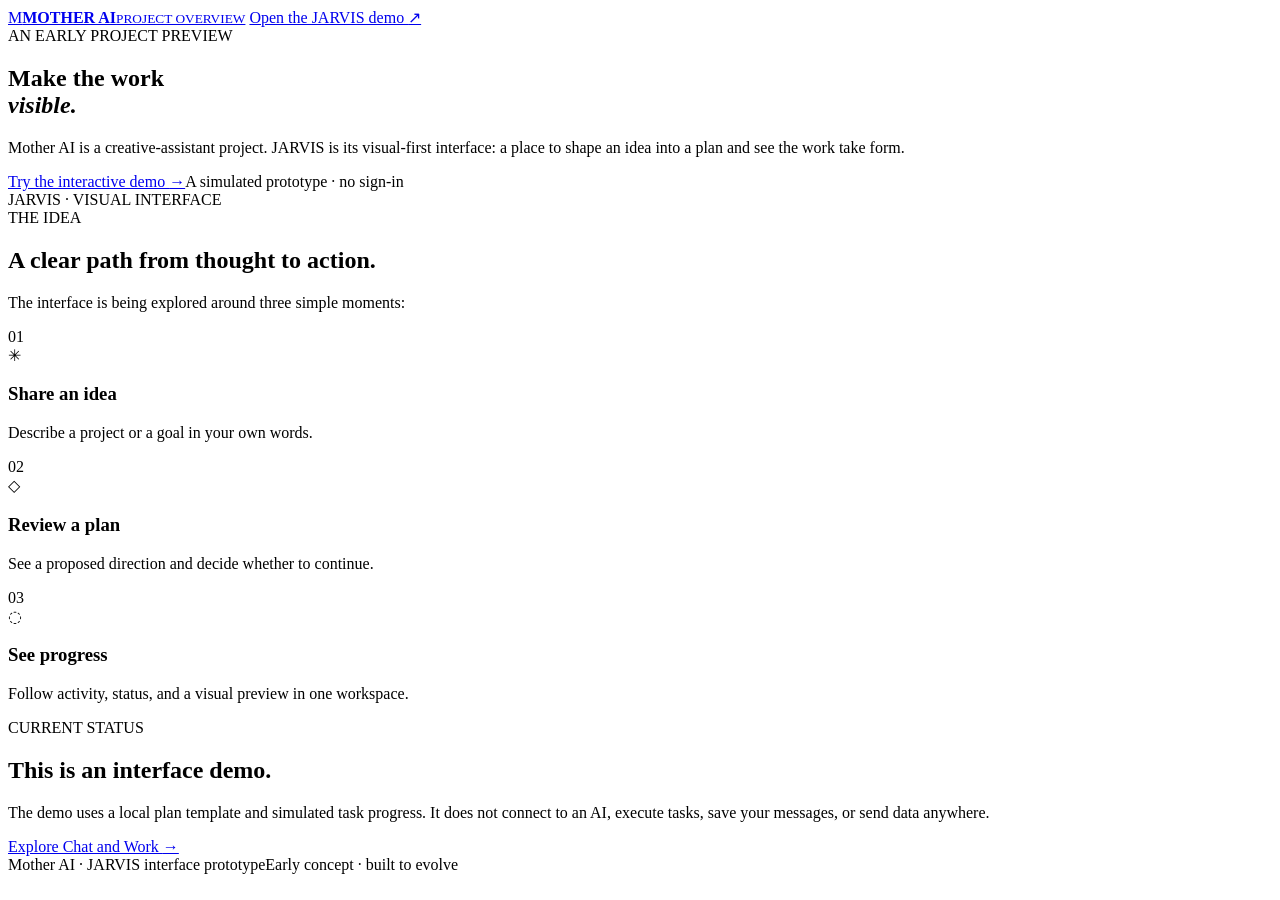
==== index.html @ bddaab72 "Add index.html for public JARVIS demo" ====
<!doctype html>
<html lang="en">
<head>
  <meta charset="utf-8">
  <meta name="viewport" content="width=device-width, initial-scale=1">
  <meta name="theme-color" content="#080d13">
  <meta name="description" content="Discover Mother AI and try the visual-first JARVIS interface prototype.">
  <title>Mother AI · A visual-first assistant</title>
  <link rel="stylesheet" href="site.css">
</head>
<body>
  <div class="site-shell">
    <header class="site-header">
      <a class="brand" href="index.html" aria-label="Mother AI overview"><span class="brand-mark">M</span><span><b>MOTHER AI</b><small>PROJECT OVERVIEW</small></span></a>
      <a class="header-link" href="demo.html">Open the JARVIS demo <span aria-hidden="true">↗</span></a>
    </header>

    <main>
      <section class="hero">
        <div class="hero-copy">
          <div class="eyebrow"><span></span> AN EARLY PROJECT PREVIEW</div>
          <h1>Make the work<br><em>visible.</em></h1>
          <p class="intro">Mother AI is a creative-assistant project. JARVIS is its visual-first interface: a place to shape an idea into a plan and see the work take form.</p>
          <div class="hero-actions"><a class="primary-link" href="demo.html">Try the interactive demo <span aria-hidden="true">→</span></a><span class="local-label">A simulated prototype · no sign-in</span></div>
        </div>
        <div class="hero-visual" aria-hidden="true"><div class="orbit orbit-one"></div><div class="orbit orbit-two"></div><div class="core-glow"></div><div class="orbit-dot dot-one"></div><div class="orbit-dot dot-two"></div><div class="orbit-dot dot-three"></div><div class="visual-caption"><span class="signal"></span> JARVIS · VISUAL INTERFACE</div></div>
      </section>

      <section class="how-section" aria-labelledby="howTitle">
        <div class="section-intro"><div class="eyebrow">THE IDEA</div><h2 id="howTitle">A clear path from thought to action.</h2><p>The interface is being explored around three simple moments:</p></div>
        <div class="steps">
          <article class="step-card"><span class="step-number">01</span><div class="step-icon">✳</div><h3>Share an idea</h3><p>Describe a project or a goal in your own words.</p></article>
          <article class="step-card"><span class="step-number">02</span><div class="step-icon">◇</div><h3>Review a plan</h3><p>See a proposed direction and decide whether to continue.</p></article>
          <article class="step-card"><span class="step-number">03</span><div class="step-icon">◌</div><h3>See progress</h3><p>Follow activity, status, and a visual preview in one workspace.</p></article>
        </div>
      </section>

      <section class="status-section">
        <div><div class="eyebrow">CURRENT STATUS</div><h2>This is an interface demo.</h2><p>The demo uses a local plan template and simulated task progress. It does not connect to an AI, execute tasks, save your messages, or send data anywhere.</p></div>
        <a class="secondary-link" href="demo.html">Explore Chat and Work <span aria-hidden="true">→</span></a>
      </section>
    </main>

    <footer class="site-footer"><span>Mother AI · JARVIS interface prototype</span><span>Early concept · built to evolve</span></footer>
  </div>
</body>
</html>
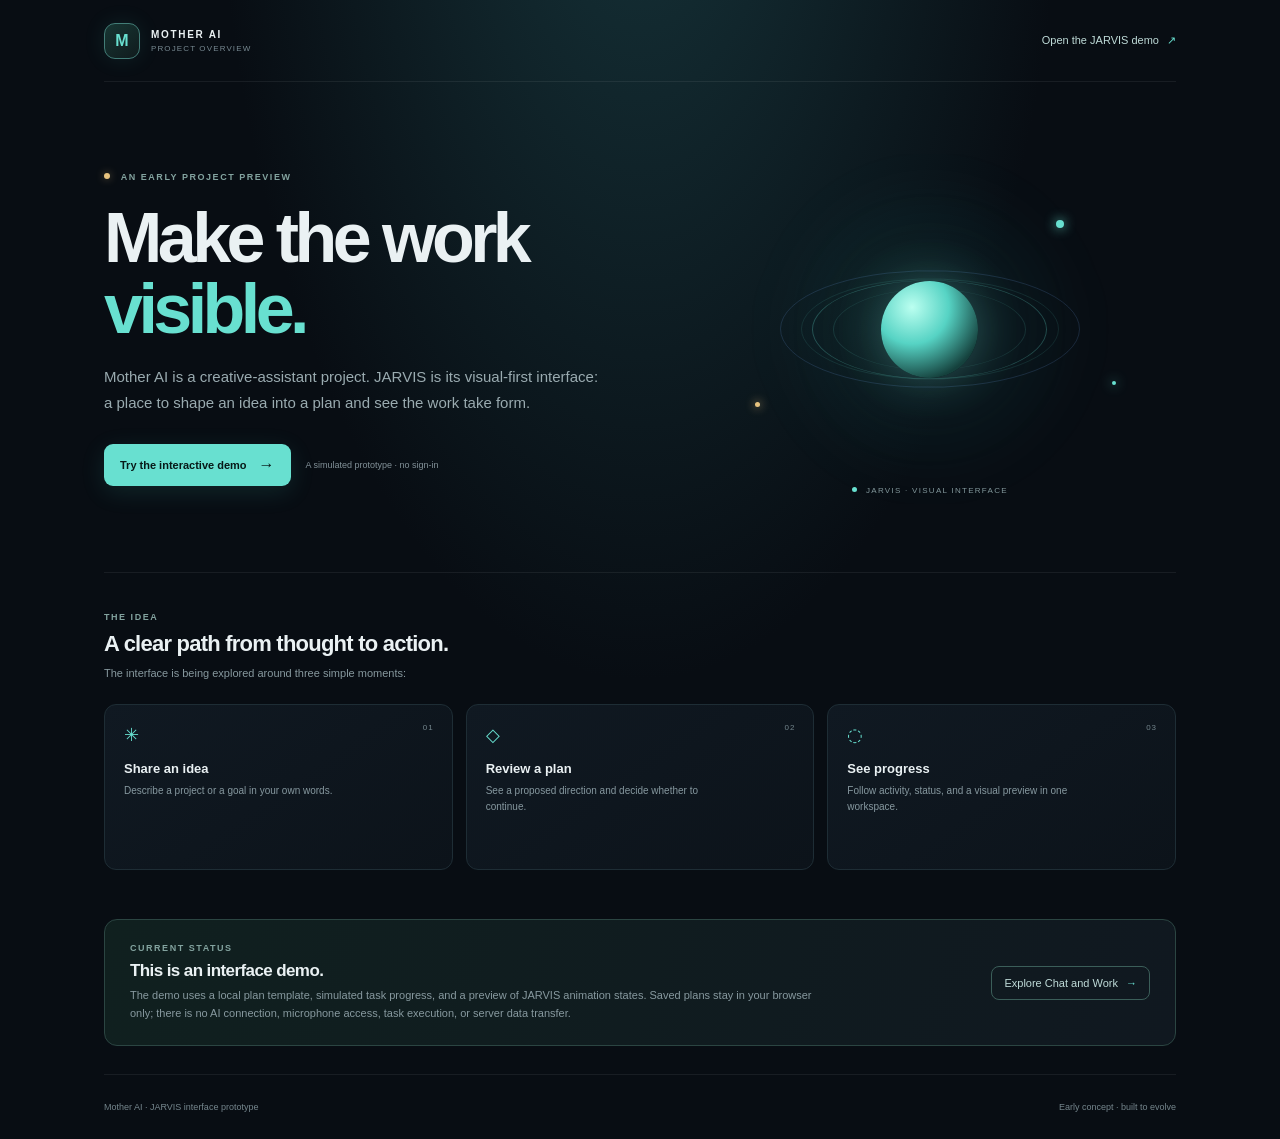
==== commit df01d2a4: "Publish JARVIS demo v0.3: update index.html" ====
--- a/index.html
+++ b/index.html
@@ -36,7 +36,7 @@
       </section>
 
       <section class="status-section">
-        <div><div class="eyebrow">CURRENT STATUS</div><h2>This is an interface demo.</h2><p>The demo uses a local plan template and simulated task progress. It does not connect to an AI, execute tasks, save your messages, or send data anywhere.</p></div>
+        <div><div class="eyebrow">CURRENT STATUS</div><h2>This is an interface demo.</h2><p>The demo uses a local plan template, simulated task progress, and a preview of JARVIS animation states. Saved plans stay in your browser only; there is no AI connection, microphone access, task execution, or server data transfer.</p></div>
         <a class="secondary-link" href="demo.html">Explore Chat and Work <span aria-hidden="true">→</span></a>
       </section>
     </main>
--- a/site.css
+++ b/site.css
@@ -0,0 +1,4 @@
+:root{color-scheme:dark;--bg:#080d13;--panel:#101922;--line:#1e2d35;--text:#eaf1f3;--muted:#9aaab0;--teal:#68e0d0;--gold:#e7c37f;font-family:Segoe UI,Arial,sans-serif}*{box-sizing:border-box}body{margin:0;min-height:100vh;background:radial-gradient(ellipse at 50% -20%,#16343a 0,transparent 47%),var(--bg);color:var(--text);font-size:14px}.site-shell{max-width:1160px;margin:0 auto;padding:0 44px}.site-header{height:82px;border-bottom:1px solid #fff1;display:flex;align-items:center;justify-content:space-between}.brand{display:flex;align-items:center;gap:11px;text-decoration:none;color:inherit}.brand-mark{width:36px;height:36px;display:grid;place-items:center;border:1px solid #427d77;border-radius:11px;background:linear-gradient(140deg,#173633,#101b1d);color:var(--teal);font-size:16px;font-weight:700;box-shadow:0 0 22px #52d4c51a}.brand b,.brand small{display:block}.brand b{font-size:10px;letter-spacing:.17em}.brand small{margin-top:4px;color:#778991;font-size:8px;letter-spacing:.14em}.header-link,.secondary-link{color:#bfdbd8;font-size:11px;text-decoration:none}.header-link span,.secondary-link span{color:var(--teal);margin-left:5px}.header-link:hover,.secondary-link:hover{text-decoration:underline}.hero{min-height:490px;display:grid;grid-template-columns:1.05fr .95fr;align-items:center;gap:35px;padding:54px 0 50px}.eyebrow{color:#83a39f;font-size:9px;letter-spacing:.17em;font-weight:700}.eyebrow>span{display:inline-block;width:6px;height:6px;margin:0 7px 1px 0;border-radius:50%;background:var(--gold);box-shadow:0 0 9px #e7c37f77}.hero h1{font-size:clamp(44px,6vw,70px);line-height:1.02;letter-spacing:-.065em;margin:21px 0 18px;font-weight:600}.hero h1 em{font-style:normal;color:var(--teal)}.intro{max-width:495px;font-size:15px;line-height:1.75;color:#9aabb0;margin:0}.hero-actions{display:flex;align-items:center;gap:15px;flex-wrap:wrap;margin-top:28px}.primary-link{display:inline-flex;align-items:center;gap:12px;padding:12px 16px;border-radius:9px;background:var(--teal);color:#071917;text-decoration:none;font-weight:700;font-size:11px;box-shadow:0 6px 24px #42d2c321}.primary-link:hover{filter:brightness(1.08)}.primary-link span{font-size:16px}.local-label{color:#829198;font-size:9px}.hero-visual{position:relative;min-height:350px;display:grid;place-items:center;overflow:hidden}.hero-visual:before{content:"";position:absolute;width:270px;height:270px;border-radius:50%;background:#49d2c40b;filter:blur(28px)}.core-glow{position:absolute;width:97px;height:97px;border-radius:50%;background:radial-gradient(circle at 32% 27%,#bbfff0,#56d3c4 38%,#15413d 77%);box-shadow:0 0 50px #68e0d05c,0 0 130px #68e0d01c}.orbit{position:absolute;border:1px solid #67d9cd47;border-radius:50%;width:235px;height:235px;transform:scaleY(.42) rotate(-22deg)}.orbit-two{width:300px;height:300px;transform:scaleY(.39) rotate(51deg);border-color:#78acff30}.orbit:after{content:"";position:absolute;inset:20px;border:1px solid #68e0d022;border-radius:50%}.orbit-dot{position:absolute;width:8px;height:8px;border-radius:50%;background:var(--teal);box-shadow:0 0 12px var(--teal)}.dot-one{top:66px;right:112px}.dot-two{left:72px;bottom:97px;width:5px;height:5px;background:var(--gold);box-shadow:0 0 10px var(--gold)}.dot-three{right:60px;bottom:119px;width:4px;height:4px}.visual-caption{position:absolute;bottom:9px;color:#82979b;font-size:8px;letter-spacing:.16em}.signal{display:inline-block;width:5px;height:5px;margin:0 6px 1px 0;border-radius:50%;background:var(--teal)}.how-section{border-top:1px solid #fff1;padding:39px 0 49px}.section-intro h2,.status-section h2{font-size:22px;letter-spacing:-.035em;margin:9px 0 7px;font-weight:600}.section-intro p,.status-section p{font-size:11px;color:#87999f;line-height:1.65;margin:0}.steps{display:grid;grid-template-columns:repeat(3,minmax(0,1fr));gap:13px;margin-top:22px}.step-card{position:relative;min-height:166px;padding:19px;border:1px solid var(--line);border-radius:12px;background:linear-gradient(145deg,#101922,#0c131a)}.step-number{position:absolute;top:18px;right:18px;color:#73858c;font-size:8px;letter-spacing:.12em}.step-icon{color:var(--teal);font-size:18px}.step-card h3{font-size:13px;margin:15px 0 7px}.step-card p{max-width:230px;color:#86989f;font-size:10px;line-height:1.6;margin:0}.status-section{display:flex;align-items:center;justify-content:space-between;gap:26px;padding:23px 25px;border:1px solid #2b4542;border-radius:13px;background:linear-gradient(110deg,#10201f,#101820)}.status-section h2{font-size:17px;margin:8px 0 5px}.status-section p{max-width:690px}.secondary-link{white-space:nowrap;padding:10px 12px;border:1px solid #3b5e59;border-radius:8px}.site-footer{min-height:65px;display:flex;align-items:center;justify-content:space-between;gap:14px;color:#75868d;font-size:9px;border-top:1px solid #fff1;margin-top:28px}.brand:focus-visible,.header-link:focus-visible,.primary-link:focus-visible,.secondary-link:focus-visible{outline:2px solid var(--teal);outline-offset:4px}
+@media(max-width:720px){.site-shell{padding:0 22px}.hero{grid-template-columns:1fr;gap:0;padding:49px 0 25px}.hero h1{font-size:53px}.hero-visual{min-height:270px;grid-row:1}.hero-copy{grid-row:2;margin-top:-9px}.steps{gap:8px}.step-card{padding:15px;min-height:176px}.step-number{top:13px;right:13px}.status-section{align-items:flex-start;flex-direction:column;gap:15px}.site-footer{align-items:flex-start;justify-content:center;flex-direction:column;padding:15px 0}}@media(max-width:500px){.site-shell{padding:0 16px}.site-header{height:70px}.header-link{font-size:9px}.hero-visual{min-height:240px}.orbit{width:205px;height:205px}.orbit-two{width:260px;height:260px}.core-glow{width:78px;height:78px}.hero h1{font-size:46px}.intro{font-size:13px}.steps{grid-template-columns:1fr}.step-card{min-height:135px}.step-card h3{margin-top:10px}.site-footer{margin-top:20px}}
+@media(prefers-reduced-motion:reduce){*,*::before,*::after{scroll-behavior:auto!important;animation-duration:.01ms!important;animation-iteration-count:1!important;transition-duration:.01ms!important}}
+
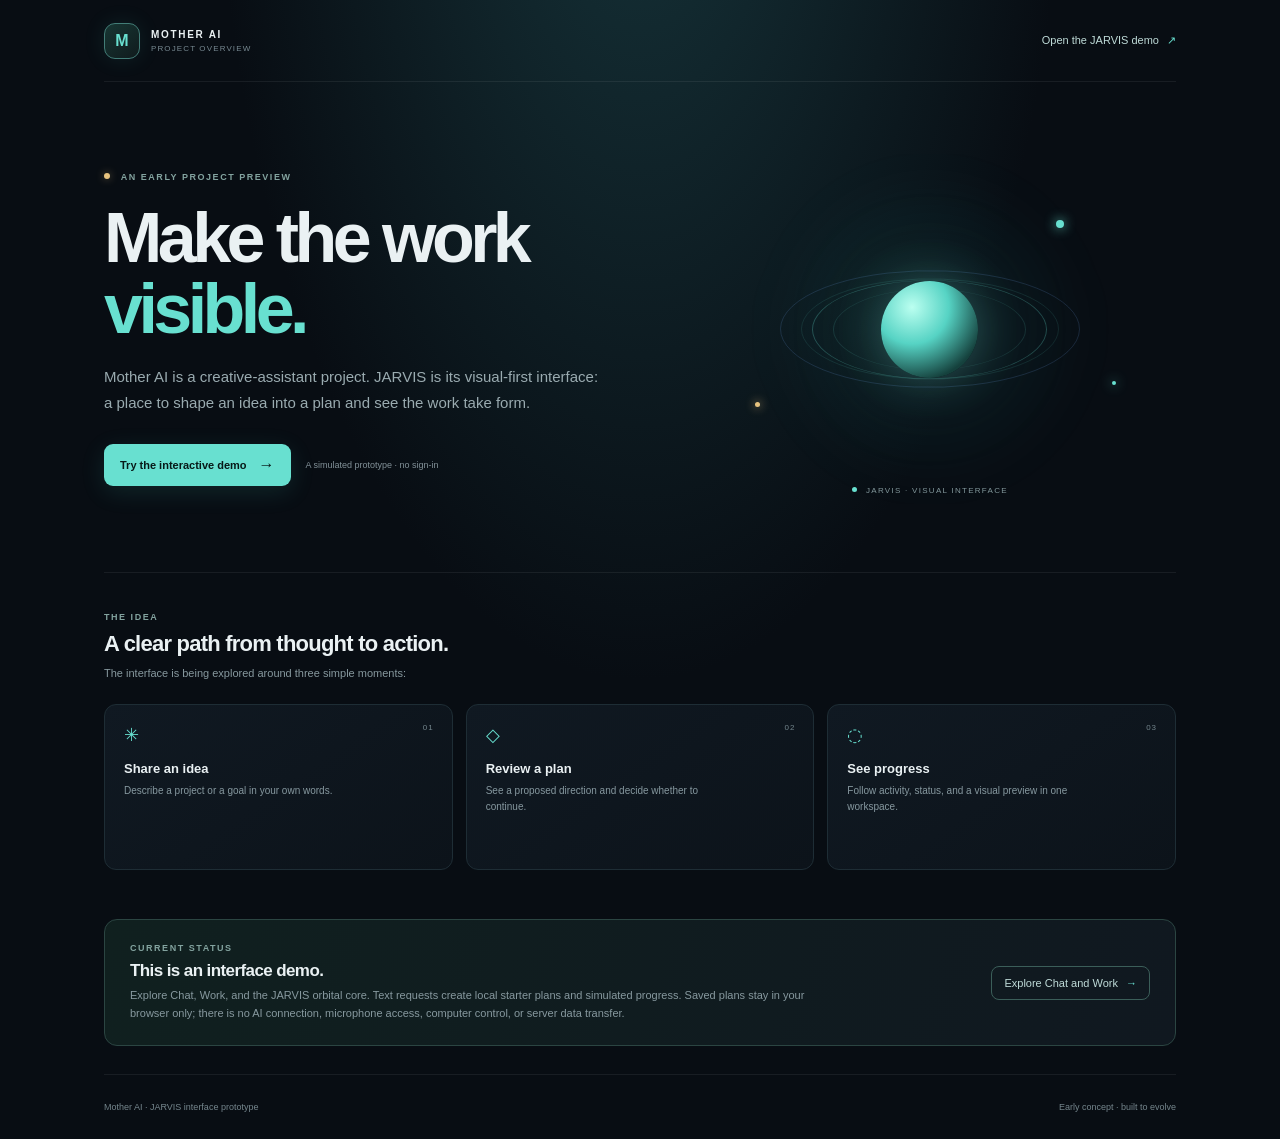
==== commit 6ae56224: "Update JARVIS interface: index.html" ====
--- a/index.html
+++ b/index.html
@@ -36,7 +36,7 @@
       </section>
 
       <section class="status-section">
-        <div><div class="eyebrow">CURRENT STATUS</div><h2>This is an interface demo.</h2><p>The demo uses a local plan template, simulated task progress, and a preview of JARVIS animation states. Saved plans stay in your browser only; there is no AI connection, microphone access, task execution, or server data transfer.</p></div>
+        <div><div class="eyebrow">CURRENT STATUS</div><h2>This is an interface demo.</h2><p>Explore Chat, Work, and the JARVIS orbital core. Text requests create local starter plans and simulated progress. Saved plans stay in your browser only; there is no AI connection, microphone access, computer control, or server data transfer.</p></div>
         <a class="secondary-link" href="demo.html">Explore Chat and Work <span aria-hidden="true">→</span></a>
       </section>
     </main>
